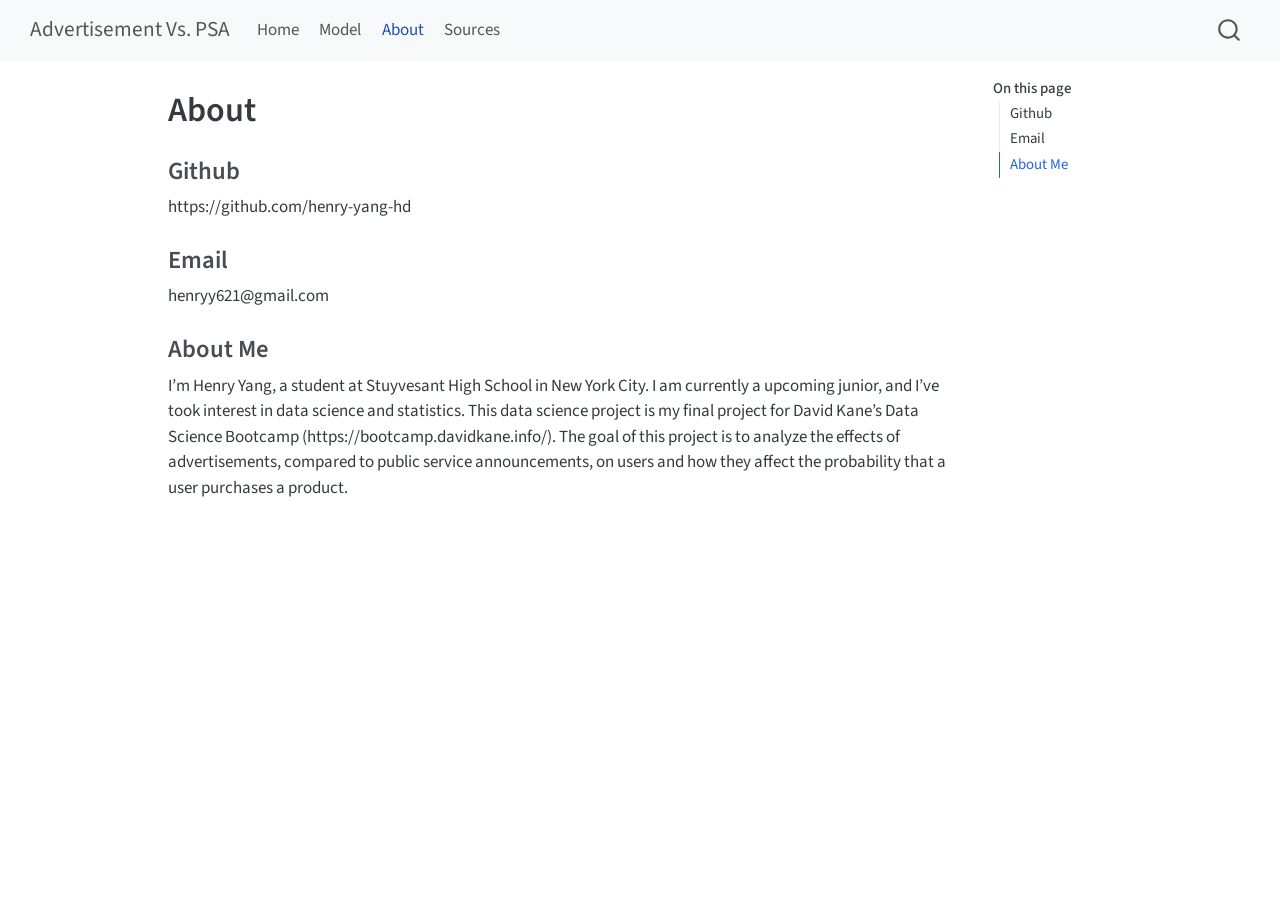
==== about.html @ 62f2049a "Built site for gh-pages" ====
<!DOCTYPE html>
<html xmlns="http://www.w3.org/1999/xhtml" lang="en" xml:lang="en"><head>

<meta charset="utf-8">
<meta name="generator" content="quarto-1.9.38">

<meta name="viewport" content="width=device-width, initial-scale=1.0, user-scalable=yes">


<title>About – Advertisement Vs. PSA</title>
<style>
/* Default styles provided by pandoc.
** See https://pandoc.org/MANUAL.html#variables-for-html for config info.
*/
code{white-space: pre-wrap;}
span.smallcaps{font-variant: small-caps;}
div.columns{display: flex; gap: min(4vw, 1.5em);}
div.column{flex: auto; overflow-x: auto;}
div.hanging-indent{margin-left: 1.5em; text-indent: -1.5em;}
ul.task-list{list-style: none;}
ul.task-list li input[type="checkbox"] {
  width: 0.8em;
  margin: 0 0.8em 0.2em -1em; /* quarto-specific, see https://github.com/quarto-dev/quarto-cli/issues/4556 */ 
  vertical-align: middle;
}
</style>


<script src="site_libs/quarto-nav/quarto-nav.js"></script>
<script src="site_libs/quarto-nav/headroom.min.js"></script>
<script src="site_libs/clipboard/clipboard.min.js"></script>
<script src="site_libs/quarto-search/autocomplete.umd.js"></script>
<script src="site_libs/quarto-search/fuse.min.js"></script>
<script src="site_libs/quarto-search/quarto-search.js"></script>
<meta name="quarto:offset" content="./">
<script src="site_libs/quarto-html/quarto.js" type="module"></script>
<script src="site_libs/quarto-html/tabsets/tabsets.js" type="module"></script>
<script src="site_libs/quarto-html/popper.min.js"></script>
<script src="site_libs/quarto-html/tippy.umd.min.js"></script>
<script src="site_libs/quarto-html/anchor.min.js"></script>
<link href="site_libs/quarto-html/tippy.css" rel="stylesheet">
<link href="site_libs/quarto-html/quarto-syntax-highlighting-15634bcf2e68342d4ad2dfa704d543f6.css" rel="stylesheet" id="quarto-text-highlighting-styles">
<script src="site_libs/bootstrap/bootstrap.min.js"></script>
<link href="site_libs/bootstrap/bootstrap-icons.css" rel="stylesheet">
<link href="site_libs/bootstrap/bootstrap-c7aaf898691a6d52799ec1fb7446a9ff.min.css" rel="stylesheet" append-hash="true" id="quarto-bootstrap" data-mode="light">
<script id="quarto-search-options" type="application/json">{
  "location": "navbar",
  "copy-button": false,
  "collapse-after": 3,
  "panel-placement": "end",
  "type": "overlay",
  "limit": 50,
  "keyboard-shortcut": [
    "f",
    "/",
    "s"
  ],
  "show-item-context": false,
  "language": {
    "search-no-results-text": "No results",
    "search-matching-documents-text": "matching documents",
    "search-copy-link-title": "Copy link to search",
    "search-hide-matches-text": "Hide additional matches",
    "search-more-match-text": "more match in this document",
    "search-more-matches-text": "more matches in this document",
    "search-clear-button-title": "Clear",
    "search-text-placeholder": "",
    "search-detached-cancel-button-title": "Cancel",
    "search-submit-button-title": "Submit",
    "search-label": "Search"
  }
}</script>


<link rel="stylesheet" href="styles.css">
</head>

<body class="nav-fixed quarto-light">

<div id="quarto-search-results"></div>
  <header id="quarto-header" class="headroom fixed-top">
    <nav class="navbar navbar-expand-lg " data-bs-theme="dark">
      <div class="navbar-container container-fluid">
      <div class="navbar-brand-container mx-auto">
    <a class="navbar-brand" href="./index.html">
    <span class="navbar-title">Advertisement Vs. PSA</span>
    </a>
  </div>
            <div id="quarto-search" class="" title="Search"></div>
          <button class="navbar-toggler" type="button" data-bs-toggle="collapse" data-bs-target="#navbarCollapse" aria-controls="navbarCollapse" role="menu" aria-expanded="false" aria-label="Toggle navigation" onclick="if (window.quartoToggleHeadroom) { window.quartoToggleHeadroom(); }">
  <span class="navbar-toggler-icon"></span>
</button>
          <div class="collapse navbar-collapse" id="navbarCollapse">
            <ul class="navbar-nav navbar-nav-scroll me-auto">
  <li class="nav-item">
    <a class="nav-link" href="./index.html"> 
<span class="menu-text">Home</span></a>
  </li>  
  <li class="nav-item">
    <a class="nav-link" href="./model.html"> 
<span class="menu-text">Model</span></a>
  </li>  
  <li class="nav-item">
    <a class="nav-link active" href="./about.html" aria-current="page"> 
<span class="menu-text">About</span></a>
  </li>  
  <li class="nav-item">
    <a class="nav-link" href="./sources.html"> 
<span class="menu-text">Sources</span></a>
  </li>  
</ul>
          </div> <!-- /navcollapse -->
            <div class="quarto-navbar-tools">
</div>
      </div> <!-- /container-fluid -->
    </nav>
</header>
<!-- content -->
<div id="quarto-content" class="quarto-container page-columns page-rows-contents page-layout-article page-navbar">
<!-- sidebar -->
<!-- margin-sidebar -->
    <div id="quarto-margin-sidebar" class="sidebar margin-sidebar">
        <nav id="TOC" role="doc-toc" class="toc-active">
    <h2 id="toc-title">On this page</h2>
   
  <ul>
  <li><a href="#github" id="toc-github" class="nav-link active" data-scroll-target="#github">Github</a></li>
  <li><a href="#email" id="toc-email" class="nav-link" data-scroll-target="#email">Email</a></li>
  <li><a href="#about-me" id="toc-about-me" class="nav-link" data-scroll-target="#about-me">About Me</a></li>
  </ul>
</nav>
    </div>
<!-- main -->
<main class="content" id="quarto-document-content">

<header id="title-block-header" class="quarto-title-block default">
<div class="quarto-title">
<h1 class="title">About</h1>
</div>



<div class="quarto-title-meta">

    
  
    
  </div>
  


</header>


<section id="github" class="level3">
<h3 class="anchored" data-anchor-id="github">Github</h3>
<p>https://github.com/henry-yang-hd</p>
</section>
<section id="email" class="level3">
<h3 class="anchored" data-anchor-id="email">Email</h3>
<p>henryy621@gmail.com</p>
</section>
<section id="about-me" class="level3">
<h3 class="anchored" data-anchor-id="about-me">About Me</h3>
<p>I’m Henry Yang, a student at Stuyvesant High School in New York City. I am currently a upcoming junior, and I’ve took interest in data science and statistics. This data science project is my final project for David Kane’s Data Science Bootcamp (https://bootcamp.davidkane.info/). The goal of this project is to analyze the effects of advertisements, compared to public service announcements, on users and how they affect the probability that a user purchases a product.</p>


</section>

</main> <!-- /main -->
<script id="quarto-html-after-body" type="application/javascript">
  window.document.addEventListener("DOMContentLoaded", function (event) {
    const icon = "";
    const anchorJS = new window.AnchorJS();
    anchorJS.options = {
      placement: 'right',
      icon: icon
    };
    anchorJS.add('.anchored');
    const isCodeAnnotation = (el) => {
      for (const clz of el.classList) {
        if (clz.startsWith('code-annotation-')) {                     
          return true;
        }
      }
      return false;
    }
    const onCopySuccess = function(e) {
      // button target
      const button = e.trigger;
      // don't keep focus
      button.blur();
      // flash "checked"
      button.classList.add('code-copy-button-checked');
      var currentTitle = button.getAttribute("title");
      button.setAttribute("title", "Copied!");
      let tooltip;
      if (window.bootstrap) {
        button.setAttribute("data-bs-toggle", "tooltip");
        button.setAttribute("data-bs-placement", "left");
        button.setAttribute("data-bs-title", "Copied!");
        tooltip = new bootstrap.Tooltip(button, 
          { trigger: "manual", 
            customClass: "code-copy-button-tooltip",
            offset: [0, -8]});
        tooltip.show();    
      }
      setTimeout(function() {
        if (tooltip) {
          tooltip.hide();
          button.removeAttribute("data-bs-title");
          button.removeAttribute("data-bs-toggle");
          button.removeAttribute("data-bs-placement");
        }
        button.setAttribute("title", currentTitle);
        button.classList.remove('code-copy-button-checked');
      }, 1000);
      // clear code selection
      e.clearSelection();
    }
    const getTextToCopy = function(trigger) {
      const outerScaffold = trigger.parentElement.cloneNode(true);
      const codeEl = outerScaffold.querySelector('code');
      for (const childEl of codeEl.children) {
        if (isCodeAnnotation(childEl)) {
          childEl.remove();
        }
      }
      return codeEl.innerText;
    }
    const clipboard = new window.ClipboardJS('.code-copy-button:not([data-in-quarto-modal])', {
      text: getTextToCopy
    });
    clipboard.on('success', onCopySuccess);
    if (window.document.getElementById('quarto-embedded-source-code-modal')) {
      const clipboardModal = new window.ClipboardJS('.code-copy-button[data-in-quarto-modal]', {
        text: getTextToCopy,
        container: window.document.getElementById('quarto-embedded-source-code-modal')
      });
      clipboardModal.on('success', onCopySuccess);
    }
      var localhostRegex = new RegExp(/^(?:http|https):\/\/localhost\:?[0-9]*\//);
      var mailtoRegex = new RegExp(/^mailto:/);
        var filterRegex = new RegExp('/' + window.location.host + '/');
      var isInternal = (href) => {
          return filterRegex.test(href) || localhostRegex.test(href) || mailtoRegex.test(href);
      }
      // Inspect non-navigation links and adorn them if external
     var links = window.document.querySelectorAll('a[href]:not(.nav-link):not(.navbar-brand):not(.toc-action):not(.sidebar-link):not(.sidebar-item-toggle):not(.pagination-link):not(.no-external):not([aria-hidden]):not(.dropdown-item):not(.quarto-navigation-tool):not(.about-link)');
      for (var i=0; i<links.length; i++) {
        const link = links[i];
        if (!isInternal(link.href)) {
          // undo the damage that might have been done by quarto-nav.js in the case of
          // links that we want to consider external
          if (link.dataset.originalHref !== undefined) {
            link.href = link.dataset.originalHref;
          }
        }
      }
    function tippyHover(el, contentFn, onTriggerFn, onUntriggerFn) {
      const config = {
        allowHTML: true,
        maxWidth: 500,
        delay: 100,
        arrow: false,
        appendTo: function(el) {
            return el.parentElement;
        },
        interactive: true,
        interactiveBorder: 10,
        theme: 'quarto',
        placement: 'bottom-start',
      };
      if (contentFn) {
        config.content = contentFn;
      }
      if (onTriggerFn) {
        config.onTrigger = onTriggerFn;
      }
      if (onUntriggerFn) {
        config.onUntrigger = onUntriggerFn;
      }
      window.tippy(el, config); 
    }
    const noterefs = window.document.querySelectorAll('a[role="doc-noteref"]');
    for (var i=0; i<noterefs.length; i++) {
      const ref = noterefs[i];
      tippyHover(ref, function() {
        // use id or data attribute instead here
        let href = ref.getAttribute('data-footnote-href') || ref.getAttribute('href');
        try { href = new URL(href).hash; } catch {}
        const id = href.replace(/^#\/?/, "");
        const note = window.document.getElementById(id);
        if (note) {
          return note.innerHTML;
        } else {
          return "";
        }
      });
    }
    const xrefs = window.document.querySelectorAll('a.quarto-xref');
    const processXRef = (id, note) => {
      // Strip column container classes
      const stripColumnClz = (el) => {
        el.classList.remove("page-full", "page-columns");
        if (el.children) {
          for (const child of el.children) {
            stripColumnClz(child);
          }
        }
      }
      stripColumnClz(note)
      if (id === null || id.startsWith('sec-')) {
        // Special case sections, only their first couple elements
        const container = document.createElement("div");
        if (note.children && note.children.length > 2) {
          container.appendChild(note.children[0].cloneNode(true));
          for (let i = 1; i < note.children.length; i++) {
            const child = note.children[i];
            if (child.tagName === "P" && child.innerText === "") {
              continue;
            } else {
              container.appendChild(child.cloneNode(true));
              break;
            }
          }
          if (window.Quarto?.typesetMath) {
            window.Quarto.typesetMath(container);
          }
          return container.innerHTML
        } else {
          if (window.Quarto?.typesetMath) {
            window.Quarto.typesetMath(note);
          }
          return note.innerHTML;
        }
      } else {
        // Remove any anchor links if they are present
        const anchorLink = note.querySelector('a.anchorjs-link');
        if (anchorLink) {
          anchorLink.remove();
        }
        if (window.Quarto?.typesetMath) {
          window.Quarto.typesetMath(note);
        }
        if (note.classList.contains("callout")) {
          return note.outerHTML;
        } else {
          return note.innerHTML;
        }
      }
    }
    for (var i=0; i<xrefs.length; i++) {
      const xref = xrefs[i];
      tippyHover(xref, undefined, function(instance) {
        instance.disable();
        let url = xref.getAttribute('href');
        let hash = undefined; 
        if (url.startsWith('#')) {
          hash = url;
        } else {
          try { hash = new URL(url).hash; } catch {}
        }
        if (hash) {
          const id = hash.replace(/^#\/?/, "");
          const note = window.document.getElementById(id);
          if (note !== null) {
            try {
              const html = processXRef(id, note.cloneNode(true));
              instance.setContent(html);
            } finally {
              instance.enable();
              instance.show();
            }
          } else {
            // See if we can fetch this
            fetch(url.split('#')[0])
            .then(res => res.text())
            .then(html => {
              const parser = new DOMParser();
              const htmlDoc = parser.parseFromString(html, "text/html");
              const note = htmlDoc.getElementById(id);
              if (note !== null) {
                const html = processXRef(id, note);
                instance.setContent(html);
              } 
            }).finally(() => {
              instance.enable();
              instance.show();
            });
          }
        } else {
          // See if we can fetch a full url (with no hash to target)
          // This is a special case and we should probably do some content thinning / targeting
          fetch(url)
          .then(res => res.text())
          .then(html => {
            const parser = new DOMParser();
            const htmlDoc = parser.parseFromString(html, "text/html");
            const note = htmlDoc.querySelector('main.content');
            if (note !== null) {
              // This should only happen for chapter cross references
              // (since there is no id in the URL)
              // remove the first header
              if (note.children.length > 0 && note.children[0].tagName === "HEADER") {
                note.children[0].remove();
              }
              const html = processXRef(null, note);
              instance.setContent(html);
            } 
          }).finally(() => {
            instance.enable();
            instance.show();
          });
        }
      }, function(instance) {
      });
    }
        let selectedAnnoteEl;
        const selectorForAnnotation = ( cell, annotation) => {
          let cellAttr = 'data-code-cell="' + cell + '"';
          let lineAttr = 'data-code-annotation="' +  annotation + '"';
          const selector = 'span[' + cellAttr + '][' + lineAttr + ']';
          return selector;
        }
        const selectCodeLines = (annoteEl) => {
          const doc = window.document;
          const targetCell = annoteEl.getAttribute("data-target-cell");
          const targetAnnotation = annoteEl.getAttribute("data-target-annotation");
          const annoteSpan = window.document.querySelector(selectorForAnnotation(targetCell, targetAnnotation));
          const lines = annoteSpan.getAttribute("data-code-lines").split(",");
          const lineIds = lines.map((line) => {
            return targetCell + "-" + line;
          })
          let top = null;
          let height = null;
          let parent = null;
          if (lineIds.length > 0) {
              //compute the position of the single el (top and bottom and make a div)
              const el = window.document.getElementById(lineIds[0]);
              top = el.offsetTop;
              height = el.offsetHeight;
              parent = el.parentElement.parentElement;
            if (lineIds.length > 1) {
              const lastEl = window.document.getElementById(lineIds[lineIds.length - 1]);
              const bottom = lastEl.offsetTop + lastEl.offsetHeight;
              height = bottom - top;
            }
            if (top !== null && height !== null && parent !== null) {
              // cook up a div (if necessary) and position it 
              let div = window.document.getElementById("code-annotation-line-highlight");
              if (div === null) {
                div = window.document.createElement("div");
                div.setAttribute("id", "code-annotation-line-highlight");
                div.style.position = 'absolute';
                parent.appendChild(div);
              }
              div.style.top = top - 2 + "px";
              div.style.height = height + 4 + "px";
              div.style.left = 0;
              let gutterDiv = window.document.getElementById("code-annotation-line-highlight-gutter");
              if (gutterDiv === null) {
                gutterDiv = window.document.createElement("div");
                gutterDiv.setAttribute("id", "code-annotation-line-highlight-gutter");
                gutterDiv.style.position = 'absolute';
                const codeCell = window.document.getElementById(targetCell);
                const gutter = codeCell.querySelector('.code-annotation-gutter');
                gutter.appendChild(gutterDiv);
              }
              gutterDiv.style.top = top - 2 + "px";
              gutterDiv.style.height = height + 4 + "px";
            }
            selectedAnnoteEl = annoteEl;
          }
        };
        const unselectCodeLines = () => {
          const elementsIds = ["code-annotation-line-highlight", "code-annotation-line-highlight-gutter"];
          elementsIds.forEach((elId) => {
            const div = window.document.getElementById(elId);
            if (div) {
              div.remove();
            }
          });
          selectedAnnoteEl = undefined;
        };
          // Handle positioning of the toggle
      window.addEventListener(
        "resize",
        throttle(() => {
          elRect = undefined;
          if (selectedAnnoteEl) {
            selectCodeLines(selectedAnnoteEl);
          }
        }, 10)
      );
      function throttle(fn, ms) {
      let throttle = false;
      let timer;
        return (...args) => {
          if(!throttle) { // first call gets through
              fn.apply(this, args);
              throttle = true;
          } else { // all the others get throttled
              if(timer) clearTimeout(timer); // cancel #2
              timer = setTimeout(() => {
                fn.apply(this, args);
                timer = throttle = false;
              }, ms);
          }
        };
      }
        // Attach click handler to the DT
        const annoteDls = window.document.querySelectorAll('dt[data-target-cell]');
        for (const annoteDlNode of annoteDls) {
          annoteDlNode.addEventListener('click', (event) => {
            const clickedEl = event.target;
            if (clickedEl !== selectedAnnoteEl) {
              unselectCodeLines();
              const activeEl = window.document.querySelector('dt[data-target-cell].code-annotation-active');
              if (activeEl) {
                activeEl.classList.remove('code-annotation-active');
              }
              selectCodeLines(clickedEl);
              clickedEl.classList.add('code-annotation-active');
            } else {
              // Unselect the line
              unselectCodeLines();
              clickedEl.classList.remove('code-annotation-active');
            }
          });
        }
    const findCites = (el) => {
      const parentEl = el.parentElement;
      if (parentEl) {
        const cites = parentEl.dataset.cites;
        if (cites) {
          return {
            el,
            cites: cites.split(' ')
          };
        } else {
          return findCites(el.parentElement)
        }
      } else {
        return undefined;
      }
    };
    var bibliorefs = window.document.querySelectorAll('a[role="doc-biblioref"]');
    for (var i=0; i<bibliorefs.length; i++) {
      const ref = bibliorefs[i];
      const citeInfo = findCites(ref);
      if (citeInfo) {
        tippyHover(citeInfo.el, function() {
          var popup = window.document.createElement('div');
          citeInfo.cites.forEach(function(cite) {
            var citeDiv = window.document.createElement('div');
            citeDiv.classList.add('hanging-indent');
            citeDiv.classList.add('csl-entry');
            var biblioDiv = window.document.getElementById('ref-' + cite);
            if (biblioDiv) {
              citeDiv.innerHTML = biblioDiv.innerHTML;
            }
            popup.appendChild(citeDiv);
          });
          return popup.innerHTML;
        });
      }
    }
  });
  </script>
</div> <!-- /content -->




</body></html>
---- site_libs/quarto-html/tippy.css ----
.tippy-box[data-animation=fade][data-state=hidden]{opacity:0}[data-tippy-root]{max-width:calc(100vw - 10px)}.tippy-box{position:relative;background-color:#333;color:#fff;border-radius:4px;font-size:14px;line-height:1.4;white-space:normal;outline:0;transition-property:transform,visibility,opacity}.tippy-box[data-placement^=top]>.tippy-arrow{bottom:0}.tippy-box[data-placement^=top]>.tippy-arrow:before{bottom:-7px;left:0;border-width:8px 8px 0;border-top-color:initial;transform-origin:center top}.tippy-box[data-placement^=bottom]>.tippy-arrow{top:0}.tippy-box[data-placement^=bottom]>.tippy-arrow:before{top:-7px;left:0;border-width:0 8px 8px;border-bottom-color:initial;transform-origin:center bottom}.tippy-box[data-placement^=left]>.tippy-arrow{right:0}.tippy-box[data-placement^=left]>.tippy-arrow:before{border-width:8px 0 8px 8px;border-left-color:initial;right:-7px;transform-origin:center left}.tippy-box[data-placement^=right]>.tippy-arrow{left:0}.tippy-box[data-placement^=right]>.tippy-arrow:before{left:-7px;border-width:8px 8px 8px 0;border-right-color:initial;transform-origin:center right}.tippy-box[data-inertia][data-state=visible]{transition-timing-function:cubic-bezier(.54,1.5,.38,1.11)}.tippy-arrow{width:16px;height:16px;color:#333}.tippy-arrow:before{content:"";position:absolute;border-color:transparent;border-style:solid}.tippy-content{position:relative;padding:5px 9px;z-index:1}
---- site_libs/quarto-html/quarto-syntax-highlighting-15634bcf2e68342d4ad2dfa704d543f6.css ----
/* quarto syntax highlight colors */
:root {
  --quarto-hl-ot-color: #003B4F;
  --quarto-hl-at-color: #657422;
  --quarto-hl-ss-color: #20794D;
  --quarto-hl-an-color: #5E5E5E;
  --quarto-hl-fu-color: #4758AB;
  --quarto-hl-st-color: #20794D;
  --quarto-hl-cf-color: #003B4F;
  --quarto-hl-op-color: #5E5E5E;
  --quarto-hl-er-color: #AD0000;
  --quarto-hl-bn-color: #AD0000;
  --quarto-hl-al-color: #AD0000;
  --quarto-hl-va-color: #111111;
  --quarto-hl-bu-color: inherit;
  --quarto-hl-ex-color: inherit;
  --quarto-hl-pp-color: #AD0000;
  --quarto-hl-in-color: #5E5E5E;
  --quarto-hl-vs-color: #20794D;
  --quarto-hl-wa-color: #5E5E5E;
  --quarto-hl-do-color: #5E5E5E;
  --quarto-hl-im-color: #00769E;
  --quarto-hl-ch-color: #20794D;
  --quarto-hl-dt-color: #AD0000;
  --quarto-hl-fl-color: #AD0000;
  --quarto-hl-co-color: #5E5E5E;
  --quarto-hl-cv-color: #5E5E5E;
  --quarto-hl-cn-color: #8f5902;
  --quarto-hl-sc-color: #5E5E5E;
  --quarto-hl-dv-color: #AD0000;
  --quarto-hl-kw-color: #003B4F;
}

/* other quarto variables */
:root {
  --quarto-font-monospace: SFMono-Regular, Menlo, Monaco, Consolas, "Liberation Mono", "Courier New", monospace;
}

/* syntax highlight based on Pandoc's rules */
pre > code.sourceCode > span {
  color: #003B4F;
}

code.sourceCode > span {
  color: #003B4F;
}

div.sourceCode,
div.sourceCode pre.sourceCode {
  color: #003B4F;
}

/* Normal */
code span {
  color: #003B4F;
}

/* Alert */
code span.al {
  color: #AD0000;
  font-style: inherit;
}

/* Annotation */
code span.an {
  color: #5E5E5E;
  font-style: inherit;
}

/* Attribute */
code span.at {
  color: #657422;
  font-style: inherit;
}

/* BaseN */
code span.bn {
  color: #AD0000;
  font-style: inherit;
}

/* BuiltIn */
code span.bu {
  font-style: inherit;
}

/* ControlFlow */
code span.cf {
  color: #003B4F;
  font-weight: bold;
  font-style: inherit;
}

/* Char */
code span.ch {
  color: #20794D;
  font-style: inherit;
}

/* Constant */
code span.cn {
  color: #8f5902;
  font-style: inherit;
}

/* Comment */
code span.co {
  color: #5E5E5E;
  font-style: inherit;
}

/* CommentVar */
code span.cv {
  color: #5E5E5E;
  font-style: italic;
}

/* Documentation */
code span.do {
  color: #5E5E5E;
  font-style: italic;
}

/* DataType */
code span.dt {
  color: #AD0000;
  font-style: inherit;
}

/* DecVal */
code span.dv {
  color: #AD0000;
  font-style: inherit;
}

/* Error */
code span.er {
  color: #AD0000;
  font-style: inherit;
}

/* Extension */
code span.ex {
  font-style: inherit;
}

/* Float */
code span.fl {
  color: #AD0000;
  font-style: inherit;
}

/* Function */
code span.fu {
  color: #4758AB;
  font-style: inherit;
}

/* Import */
code span.im {
  color: #00769E;
  font-style: inherit;
}

/* Information */
code span.in {
  color: #5E5E5E;
  font-style: inherit;
}

/* Keyword */
code span.kw {
  color: #003B4F;
  font-weight: bold;
  font-style: inherit;
}

/* Operator */
code span.op {
  color: #5E5E5E;
  font-style: inherit;
}

/* Other */
code span.ot {
  color: #003B4F;
  font-style: inherit;
}

/* Preprocessor */
code span.pp {
  color: #AD0000;
  font-style: inherit;
}

/* SpecialChar */
code span.sc {
  color: #5E5E5E;
  font-style: inherit;
}

/* SpecialString */
code span.ss {
  color: #20794D;
  font-style: inherit;
}

/* String */
code span.st {
  color: #20794D;
  font-style: inherit;
}

/* Variable */
code span.va {
  color: #111111;
  font-style: inherit;
}

/* VerbatimString */
code span.vs {
  color: #20794D;
  font-style: inherit;
}

/* Warning */
code span.wa {
  color: #5E5E5E;
  font-style: italic;
}

.prevent-inlining {
  content: "</";
}

/*# sourceMappingURL=f23921c56f73e400b49028c9186a1aa0.css.map */
---- styles.css ----
/* css styles */
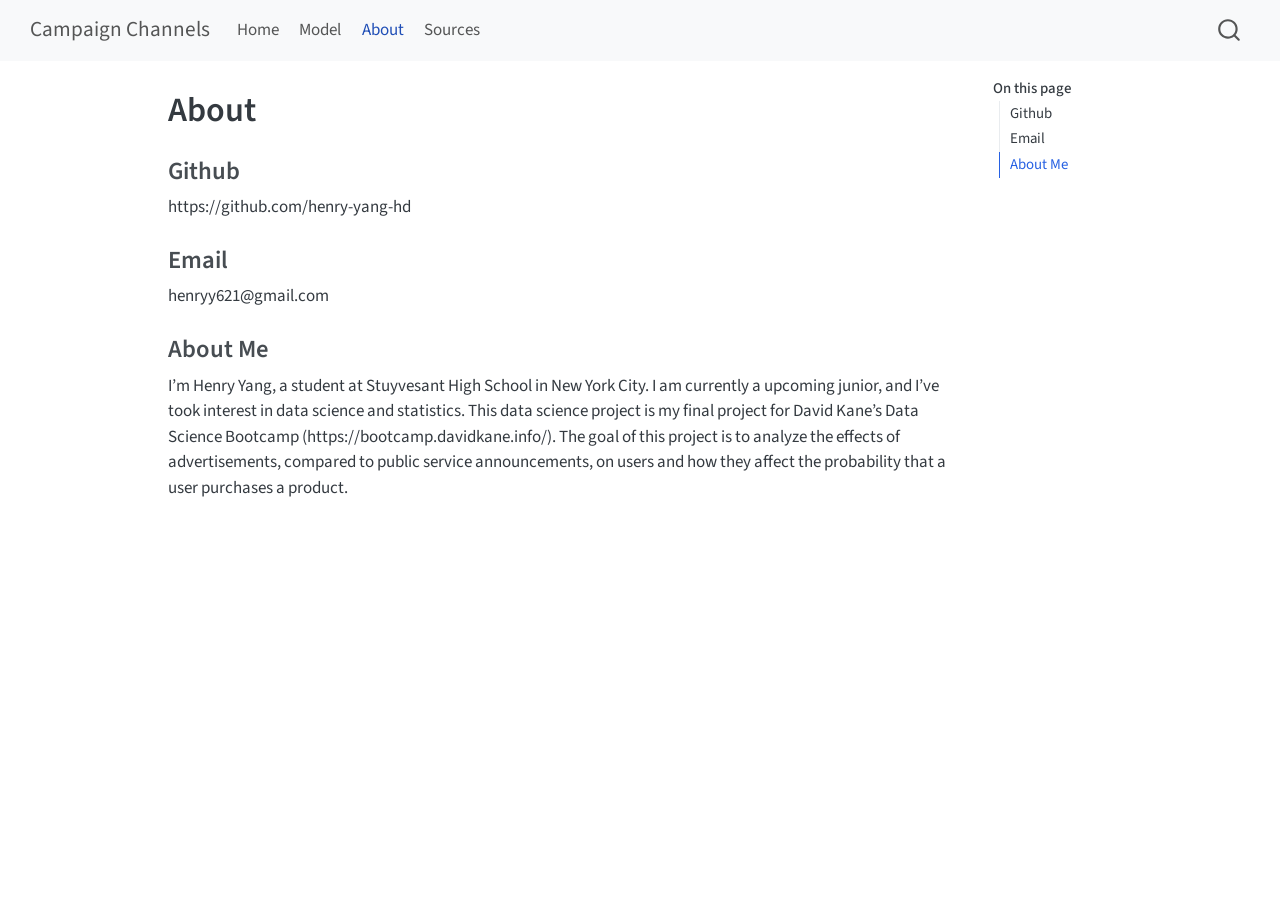
==== commit a876d8d6: "Built site for gh-pages" ====
--- a/about.html
+++ b/about.html
@@ -7,7 +7,7 @@
 <meta name="viewport" content="width=device-width, initial-scale=1.0, user-scalable=yes">
 
 
-<title>About – Advertisement Vs. PSA</title>
+<title>About – Campaign Channels</title>
 <style>
 /* Default styles provided by pandoc.
 ** See https://pandoc.org/MANUAL.html#variables-for-html for config info.
@@ -83,7 +83,7 @@
       <div class="navbar-container container-fluid">
       <div class="navbar-brand-container mx-auto">
     <a class="navbar-brand" href="./index.html">
-    <span class="navbar-title">Advertisement Vs. PSA</span>
+    <span class="navbar-title">Campaign Channels</span>
     </a>
   </div>
             <div id="quarto-search" class="" title="Search"></div>
@@ -241,7 +241,7 @@
     }
       var localhostRegex = new RegExp(/^(?:http|https):\/\/localhost\:?[0-9]*\//);
       var mailtoRegex = new RegExp(/^mailto:/);
-        var filterRegex = new RegExp('/' + window.location.host + '/');
+        var filterRegex = new RegExp("https:\/\/henry-yang-hd\.github\.io\/final-project\/");
       var isInternal = (href) => {
           return filterRegex.test(href) || localhostRegex.test(href) || mailtoRegex.test(href);
       }
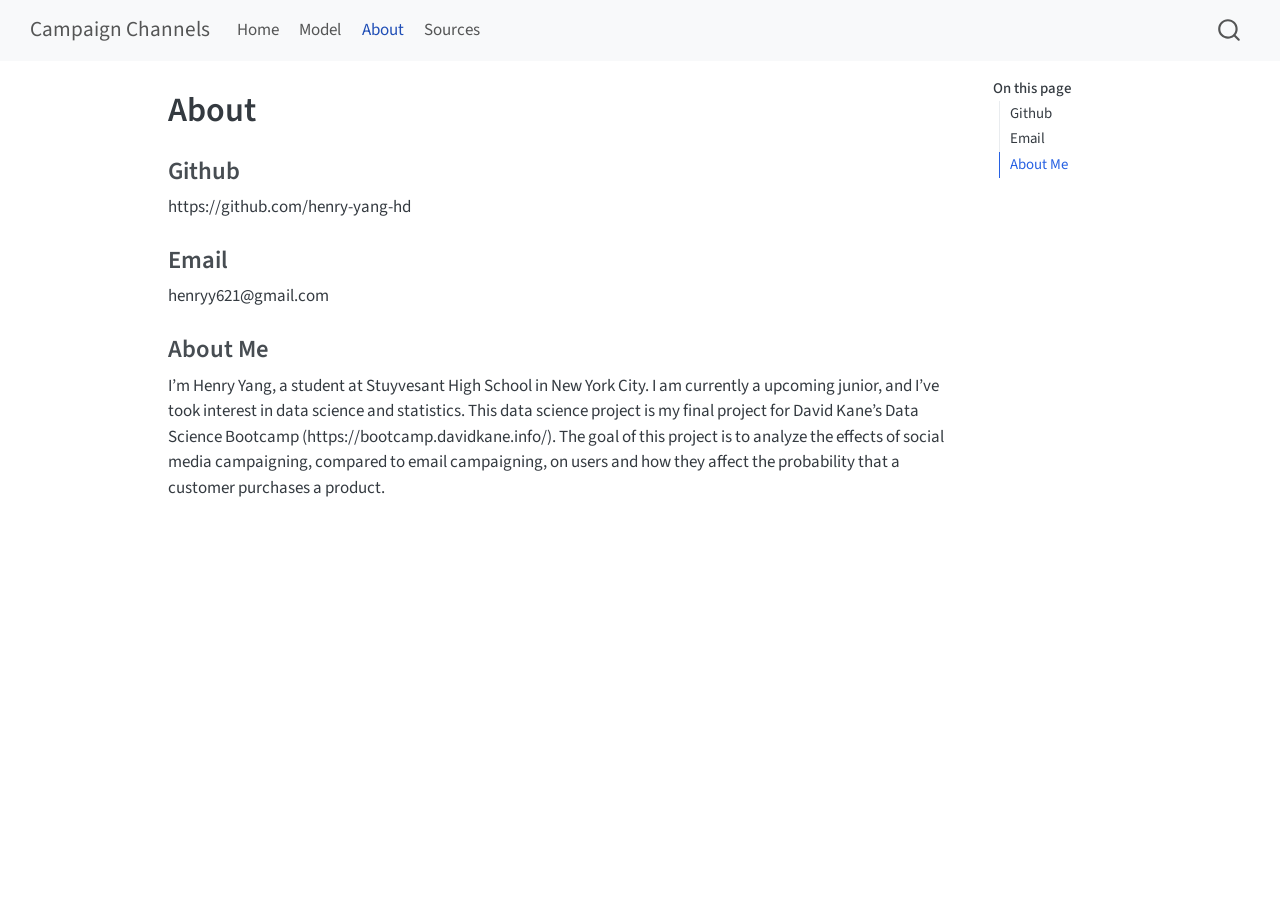
==== commit a108741a: "Built site for gh-pages" ====
--- a/about.html
+++ b/about.html
@@ -162,7 +162,7 @@
 </section>
 <section id="about-me" class="level3">
 <h3 class="anchored" data-anchor-id="about-me">About Me</h3>
-<p>I’m Henry Yang, a student at Stuyvesant High School in New York City. I am currently a upcoming junior, and I’ve took interest in data science and statistics. This data science project is my final project for David Kane’s Data Science Bootcamp (https://bootcamp.davidkane.info/). The goal of this project is to analyze the effects of advertisements, compared to public service announcements, on users and how they affect the probability that a user purchases a product.</p>
+<p>I’m Henry Yang, a student at Stuyvesant High School in New York City. I am currently a upcoming junior, and I’ve took interest in data science and statistics. This data science project is my final project for David Kane’s Data Science Bootcamp (https://bootcamp.davidkane.info/). The goal of this project is to analyze the effects of social media campaigning, compared to email campaigning, on users and how they affect the probability that a customer purchases a product.</p>
 
 
 </section>
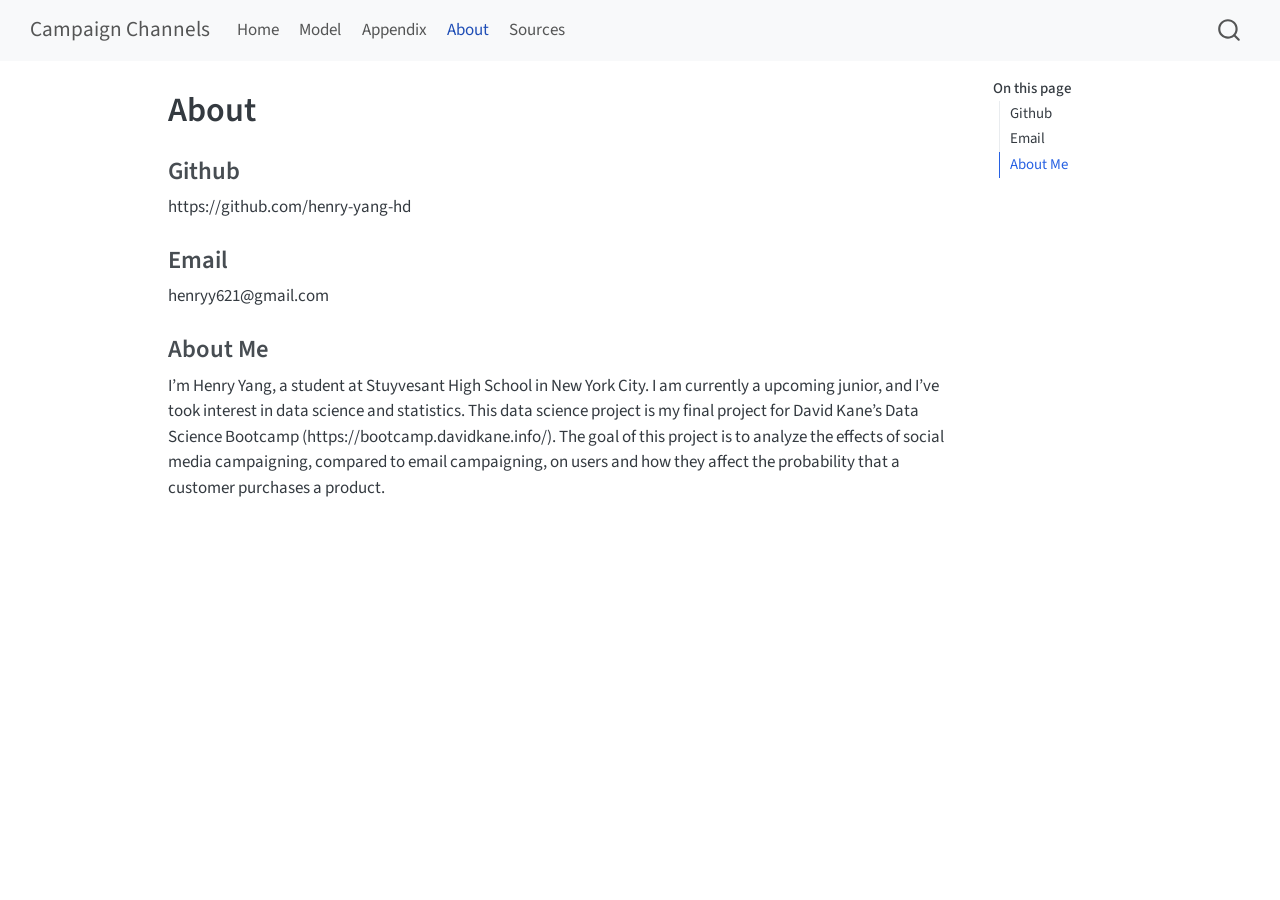
==== commit 218cec36: "Built site for gh-pages" ====
--- a/about.html
+++ b/about.html
@@ -101,6 +101,10 @@
 <span class="menu-text">Model</span></a>
   </li>  
   <li class="nav-item">
+    <a class="nav-link" href="./appendix.html"> 
+<span class="menu-text">Appendix</span></a>
+  </li>  
+  <li class="nav-item">
     <a class="nav-link active" href="./about.html" aria-current="page"> 
 <span class="menu-text">About</span></a>
   </li>  
